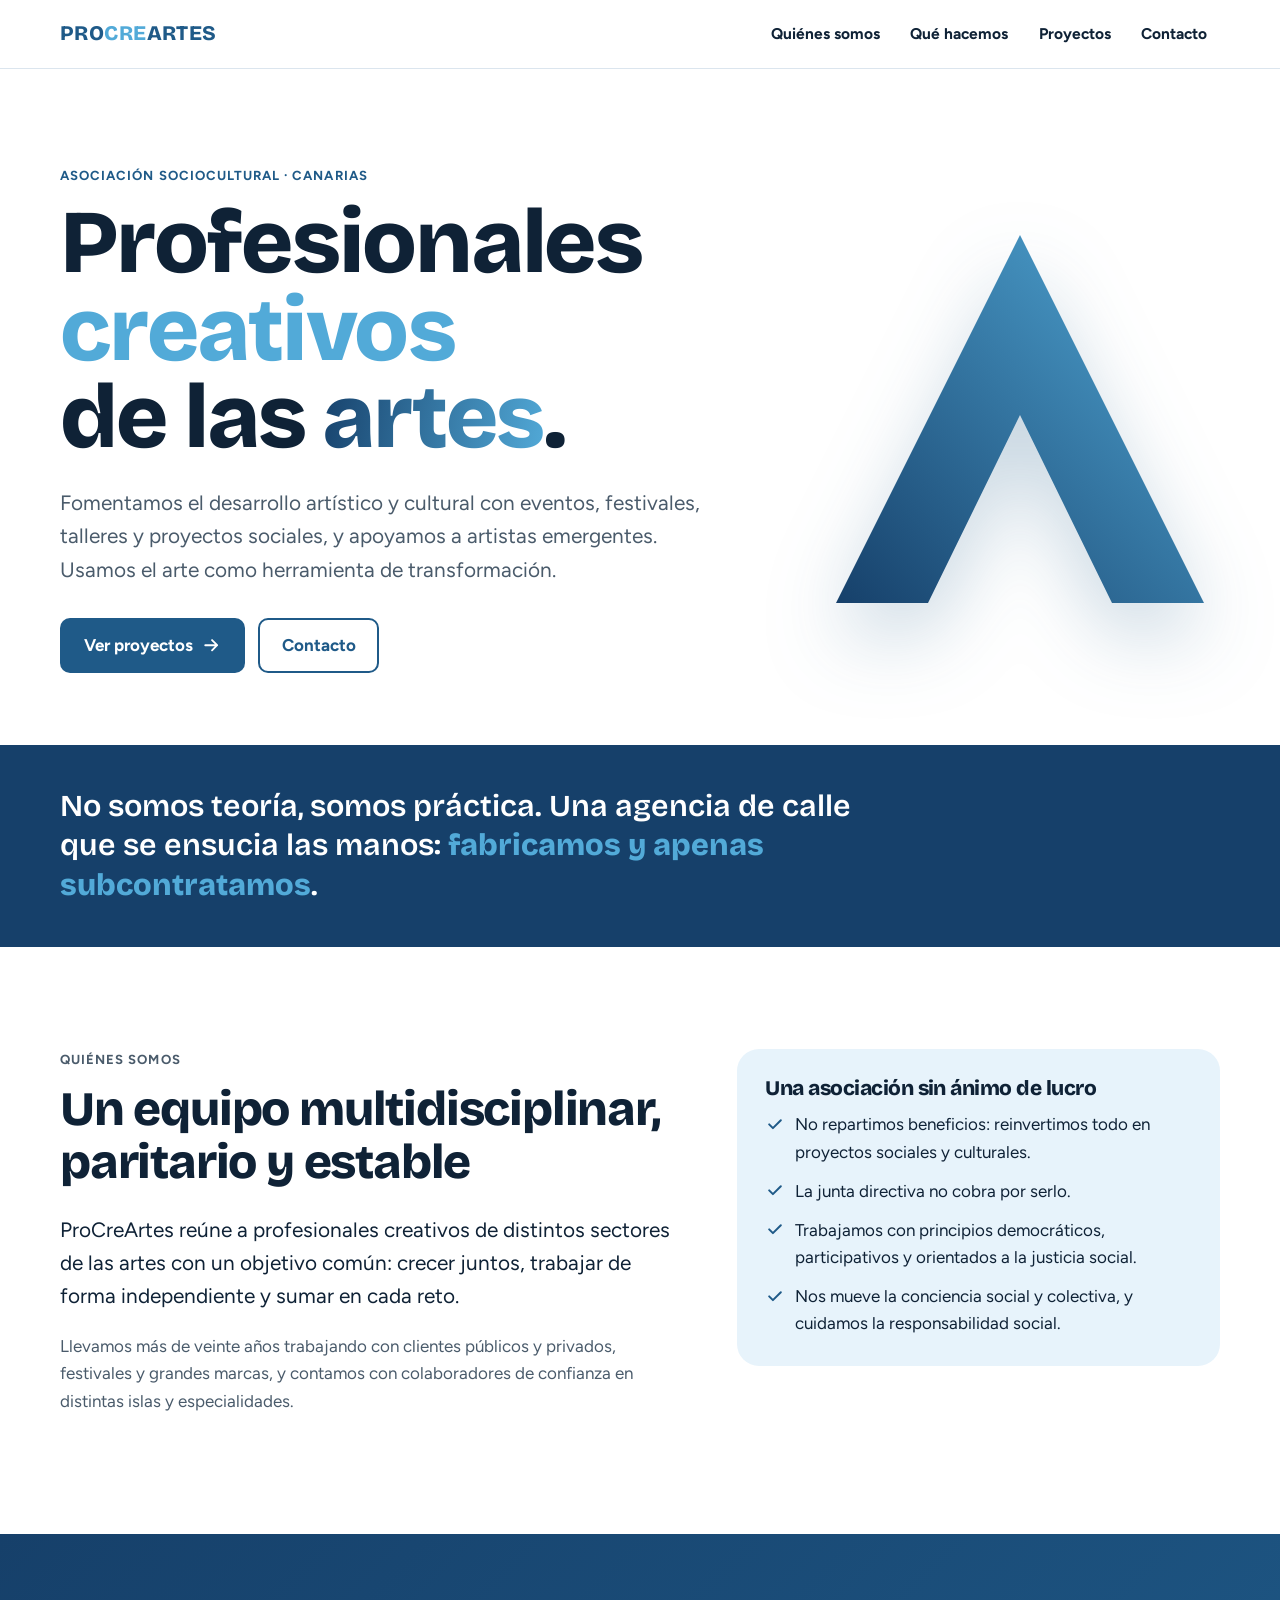
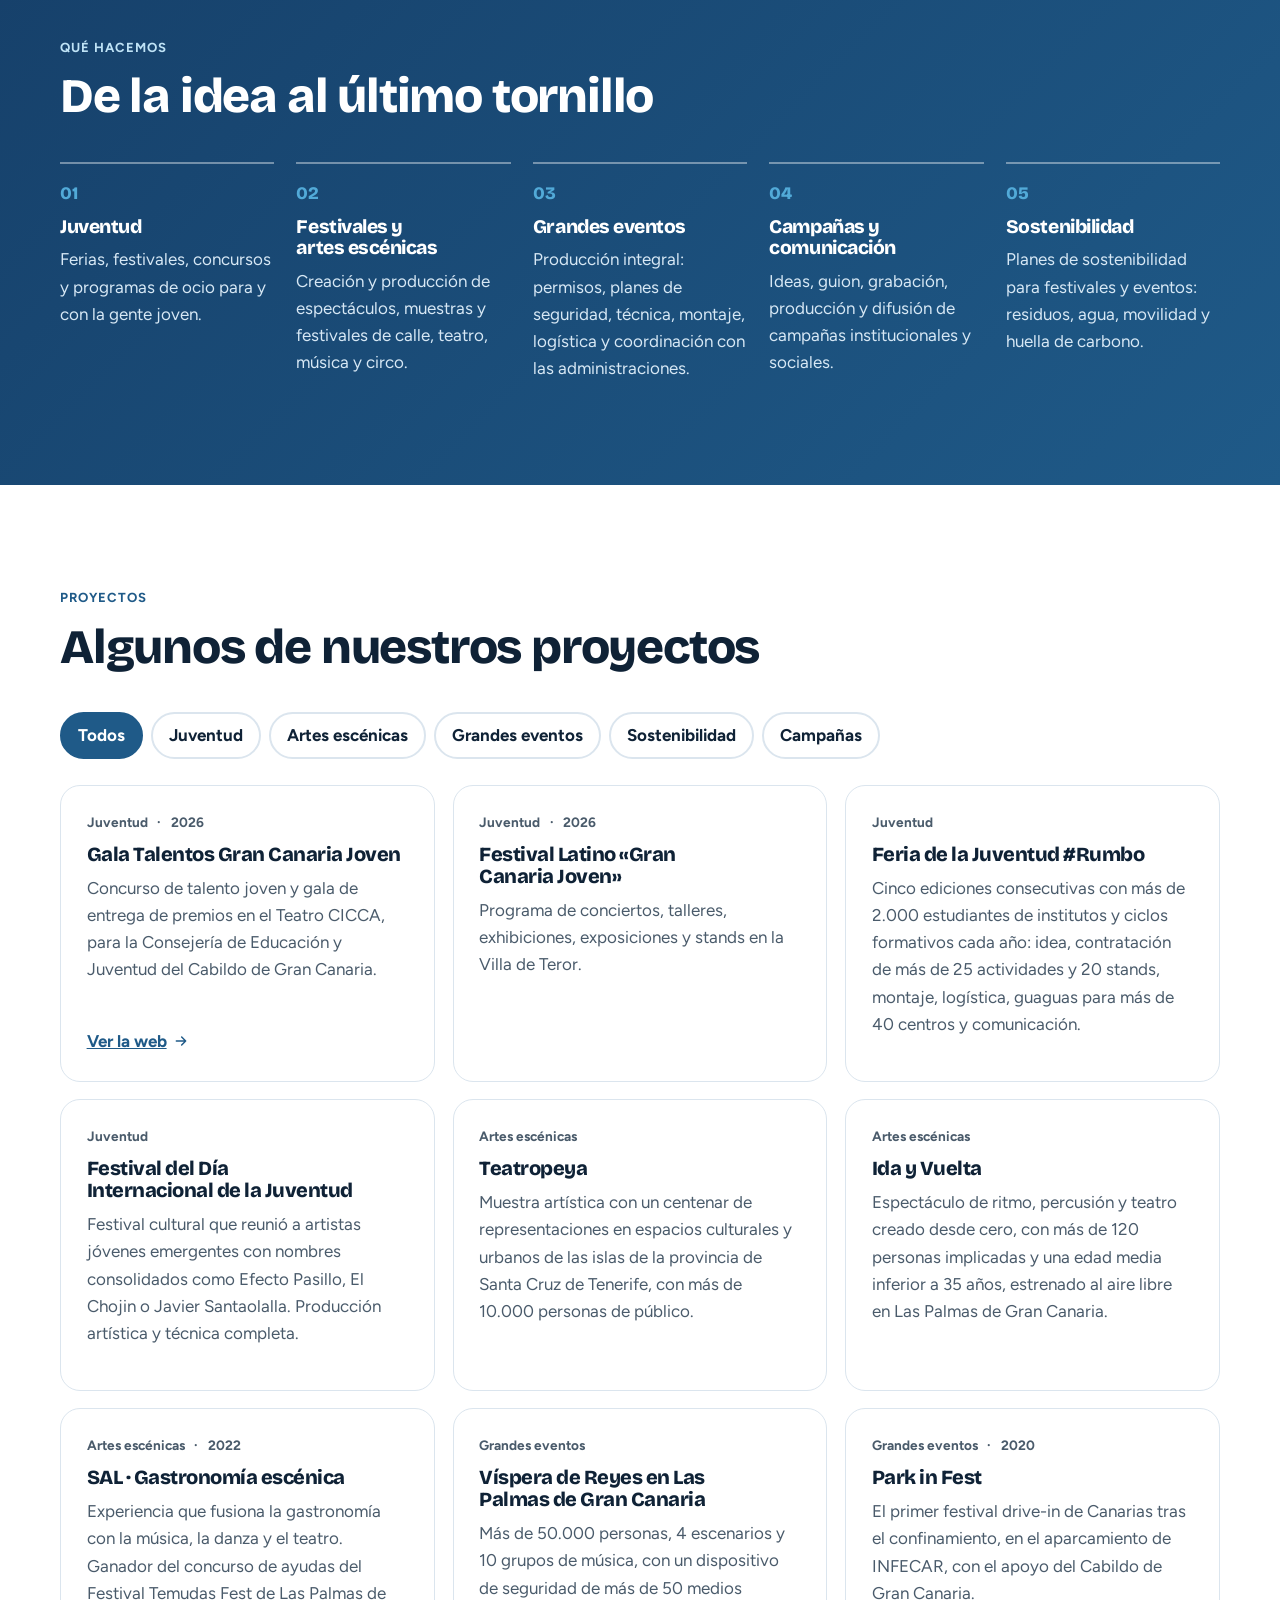
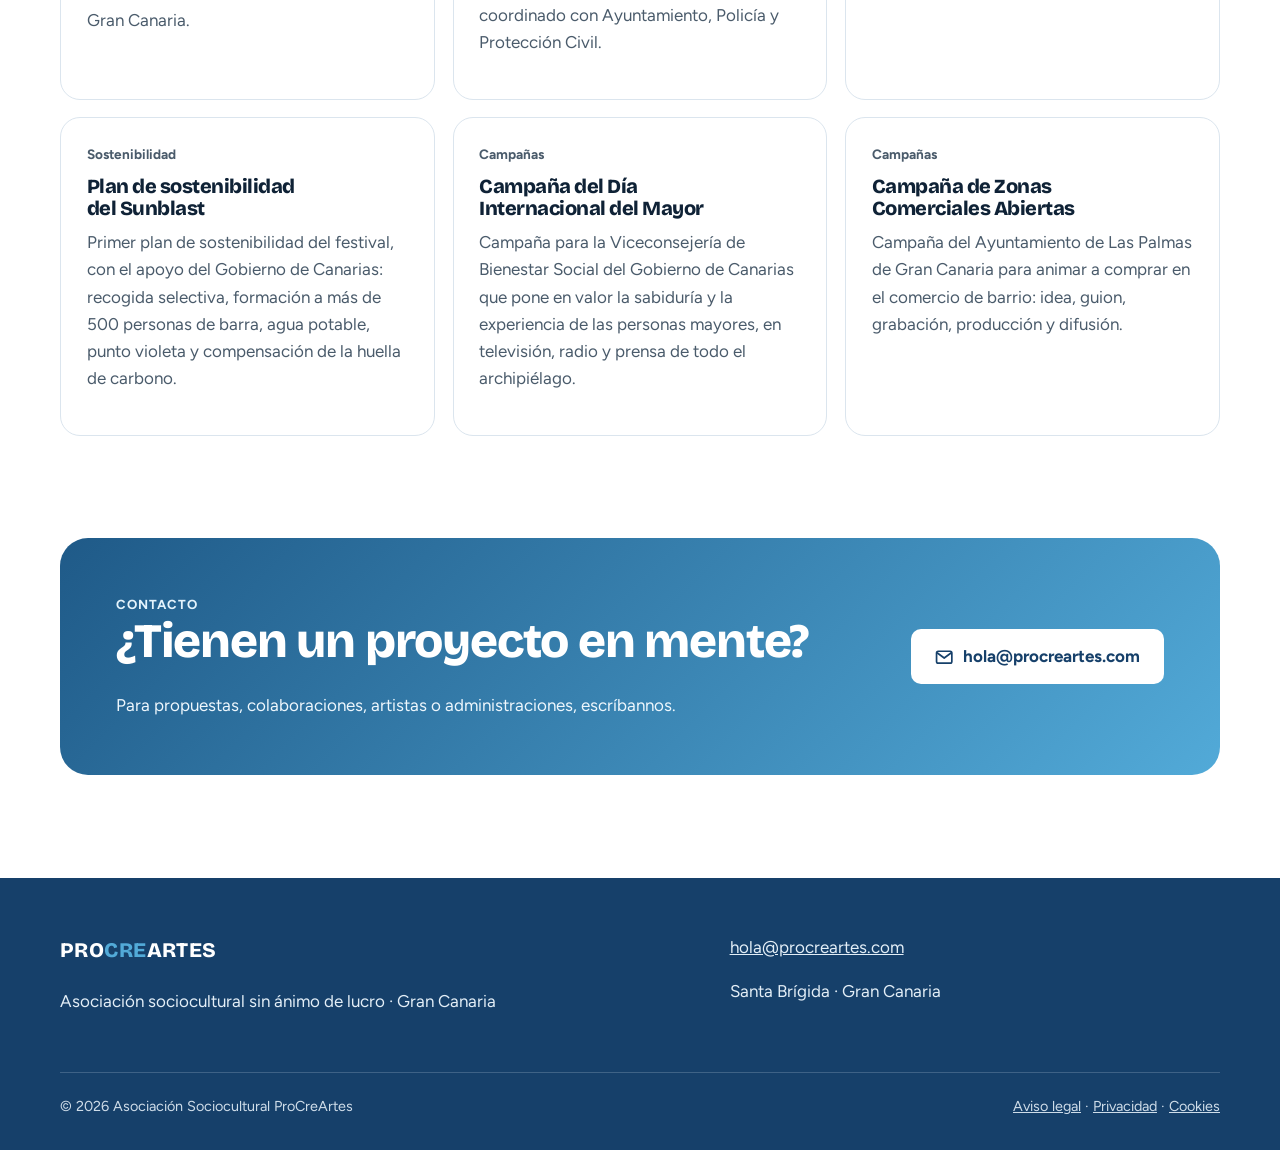
==== index.html @ 68ad7430 "Web nueva: procreartes.com Co-Authored-By: Claude Opus 5.5 <noreply@anthropic.com> Claude-Session: h" ====
<!doctype html>
<html lang="es" class="sin-js">
<head>
<meta charset="utf-8">
<meta name="viewport" content="width=device-width, initial-scale=1">
<title>Asociación ProCreArtes · Profesionales creativos de las artes</title>
<meta name="description" content="Asociación sociocultural sin ánimo de lucro de Canarias: festivales, artes escénicas, juventud, grandes eventos, campañas y sostenibilidad.">
<link rel="canonical" href="https://procreartes.com/">
<meta name="theme-color" content="#1f5a88">
<meta property="og:type" content="website">
<meta property="og:site_name" content="Asociación ProCreArtes">
<meta property="og:locale" content="es_ES">
<meta property="og:title" content="Asociación ProCreArtes · Profesionales creativos de las artes">
<meta property="og:description" content="Asociación sociocultural sin ánimo de lucro de Canarias: festivales, artes escénicas, juventud, grandes eventos, campañas y sostenibilidad.">
<meta property="og:url" content="https://procreartes.com/">
<meta property="og:image" content="https://procreartes.com/img/og.png">
<meta name="twitter:card" content="summary_large_image">
<link rel="icon" href="/favicon.svg" type="image/svg+xml">
<link rel="icon" href="/favicon.png" type="image/png">
<link rel="apple-touch-icon" href="/apple-touch-icon.png">
<link rel="manifest" href="/site.webmanifest">
<link rel="preload" href="/fonts/bricolage-grotesque-latin-800-normal.woff2" as="font" type="font/woff2" crossorigin>
<link rel="preload" href="/fonts/figtree-latin-400-normal.woff2" as="font" type="font/woff2" crossorigin>
<link rel="stylesheet" href="/css/estilos.css">
</head>
<body>
<a class="saltar" href="#contenido">Saltar al contenido</a>
<header class="nav">
  <div class="contenedor nav-fila">
    <a class="marca" href="/" aria-label="Asociación ProCreArtes, ir al inicio"><span class="logo"><b>PRO</b><i>CRE</i><b>ARTES</b></span></a>
    <button class="boton-menu" type="button" aria-controls="menu" aria-expanded="false"><span class="visualmente-oculto">Abrir menú</span><svg viewBox="0 0 24 24" fill="none" stroke="currentColor" stroke-width="2.2" stroke-linecap="round" aria-hidden="true"><path d="M4 7h16M4 12h16M4 17h16"/></svg></button>
    <ul class="menu" id="menu"><li><a href="/#somos">Quiénes somos</a></li><li><a href="/#hacemos">Qué hacemos</a></li><li><a href="/#proyectos">Proyectos</a></li><li><a href="/#contacto">Contacto</a></li></ul>
  </div>
</header>
<main id="contenido">
<section class="portada">
  <div class="contenedor portada-grid">
    <div>
      <p class="antetitulo">Asociación sociocultural · Canarias</p>
      <h1>Profesionales <span class="c1">creativos</span> de las <span class="c2">artes</span>.</h1>
      <p class="entradilla">Fomentamos el desarrollo artístico y cultural con eventos, festivales, talleres y proyectos sociales, y apoyamos a artistas emergentes. Usamos el arte como herramienta de transformación.</p>
      <div class="botones">
        <a class="boton boton-azul" href="#proyectos">Ver proyectos <svg viewBox="0 0 24 24" fill="none" stroke="currentColor" stroke-width="2.2" stroke-linecap="round" stroke-linejoin="round" aria-hidden="true"><path d="M5 12h14M13 6l6 6-6 6"/></svg></a>
        <a class="boton boton-linea" href="#contacto">Contacto</a>
      </div>
    </div>
    <div class="portada-arte"><svg class="a-grande" viewBox="0 0 200 200" aria-hidden="true" focusable="false">
<defs><linearGradient id="ga" x1="0" y1="1" x2="1" y2="0"><stop offset="0" stop-color="#16406a"/><stop offset="1" stop-color="#52aad8"/></linearGradient></defs>
<path d="M100 8 192 192h-46l-46-94-46 94H8z" fill="url(#ga)"/></svg></div>
  </div>
</section>

<section class="lema" aria-label="Cómo trabajamos">
  <div class="contenedor"><p>No somos teoría, somos práctica. Una agencia de calle que se ensucia las manos: <strong>fabricamos y apenas subcontratamos</strong>.</p></div>
</section>

<section class="seccion" id="somos" aria-labelledby="t-somos">
  <div class="contenedor somos">
    <div><p class="antetitulo">Quiénes somos</p><h2 id="t-somos">Un equipo multidisciplinar, paritario y estable</h2>
    <p class="entradilla">ProCreArtes reúne a profesionales creativos de distintos sectores de las artes con un objetivo común: crecer juntos, trabajar de forma independiente y sumar en cada reto.</p>
    <p>Llevamos más de veinte años trabajando con clientes públicos y privados, festivales y grandes marcas, y contamos con colaboradores de confianza en distintas islas y especialidades.</p></div>
    <div class="principios"><h3>Una asociación sin ánimo de lucro</h3><ul class="lista-check"><li><svg viewBox="0 0 24 24" fill="none" stroke="currentColor" stroke-width="2.4" stroke-linecap="round" stroke-linejoin="round" aria-hidden="true"><path d="m5 12.5 4.5 4.5L19 7.5"/></svg><span>No repartimos beneficios: reinvertimos todo en proyectos sociales y culturales.</span></li><li><svg viewBox="0 0 24 24" fill="none" stroke="currentColor" stroke-width="2.4" stroke-linecap="round" stroke-linejoin="round" aria-hidden="true"><path d="m5 12.5 4.5 4.5L19 7.5"/></svg><span>La junta directiva no cobra por serlo.</span></li><li><svg viewBox="0 0 24 24" fill="none" stroke="currentColor" stroke-width="2.4" stroke-linecap="round" stroke-linejoin="round" aria-hidden="true"><path d="m5 12.5 4.5 4.5L19 7.5"/></svg><span>Trabajamos con principios democráticos, participativos y orientados a la justicia social.</span></li><li><svg viewBox="0 0 24 24" fill="none" stroke="currentColor" stroke-width="2.4" stroke-linecap="round" stroke-linejoin="round" aria-hidden="true"><path d="m5 12.5 4.5 4.5L19 7.5"/></svg><span>Nos mueve la conciencia social y colectiva, y cuidamos la responsabilidad social.</span></li></ul></div>
  </div>
</section>

<section class="seccion seccion-azul" id="hacemos" aria-labelledby="t-hacemos">
  <div class="contenedor">
    <div class="cabecera-seccion"><p class="antetitulo">Qué hacemos</p><h2 id="t-hacemos">De la idea al último tornillo</h2></div>
    <ol class="hacemos"><li class="aparece"><h3>Juventud</h3><p>Ferias, festivales, concursos y programas de ocio para y con la gente joven.</p></li><li class="aparece"><h3>Festivales y artes escénicas</h3><p>Creación y producción de espectáculos, muestras y festivales de calle, teatro, música y circo.</p></li><li class="aparece"><h3>Grandes eventos</h3><p>Producción integral: permisos, planes de seguridad, técnica, montaje, logística y coordinación con las administraciones.</p></li><li class="aparece"><h3>Campañas y comunicación</h3><p>Ideas, guion, grabación, producción y difusión de campañas institucionales y sociales.</p></li><li class="aparece"><h3>Sostenibilidad</h3><p>Planes de sostenibilidad para festivales y eventos: residuos, agua, movilidad y huella de carbono.</p></li></ol>
  </div>
</section>

<section class="seccion" id="proyectos" aria-labelledby="t-proyectos">
  <div class="contenedor">
    <div class="cabecera-seccion"><p class="antetitulo">Proyectos</p><h2 id="t-proyectos">Algunos de nuestros proyectos</h2></div>
    <div class="filtros" role="group" aria-label="Filtrar proyectos"><button type="button" aria-pressed="true" data-cat="">Todos</button><button type="button" aria-pressed="false" data-cat="Juventud">Juventud</button><button type="button" aria-pressed="false" data-cat="Artes escénicas">Artes escénicas</button><button type="button" aria-pressed="false" data-cat="Grandes eventos">Grandes eventos</button><button type="button" aria-pressed="false" data-cat="Sostenibilidad">Sostenibilidad</button><button type="button" aria-pressed="false" data-cat="Campañas">Campañas</button></div>
    <ul class="proyectos" id="lista-proyectos"><li class="proyecto aparece" data-cat="Juventud">
      <p class="proyecto-meta"><span>Juventud</span><span>2026</span></p>
      <h3>Gala Talentos Gran Canaria Joven</h3><p>Concurso de talento joven y gala de entrega de premios en el Teatro CICCA, para la Consejería de Educación y Juventud del Cabildo de Gran Canaria.</p>
      <a href="https://talentos.procreartes.com">Ver la web <svg viewBox="0 0 24 24" fill="none" stroke="currentColor" stroke-width="2.2" stroke-linecap="round" stroke-linejoin="round" aria-hidden="true"><path d="M5 12h14M13 6l6 6-6 6"/></svg></a>
    </li><li class="proyecto aparece" data-cat="Juventud">
      <p class="proyecto-meta"><span>Juventud</span><span>2026</span></p>
      <h3>Festival Latino «Gran Canaria Joven»</h3><p>Programa de conciertos, talleres, exhibiciones, exposiciones y stands en la Villa de Teror.</p>
      
    </li><li class="proyecto aparece" data-cat="Juventud">
      <p class="proyecto-meta"><span>Juventud</span></p>
      <h3>Feria de la Juventud #Rumbo</h3><p>Cinco ediciones consecutivas con más de 2.000 estudiantes de institutos y ciclos formativos cada año: idea, contratación de más de 25 actividades y 20 stands, montaje, logística, guaguas para más de 40 centros y comunicación.</p>
      
    </li><li class="proyecto aparece" data-cat="Juventud">
      <p class="proyecto-meta"><span>Juventud</span></p>
      <h3>Festival del Día Internacional de la Juventud</h3><p>Festival cultural que reunió a artistas jóvenes emergentes con nombres consolidados como Efecto Pasillo, El Chojin o Javier Santaolalla. Producción artística y técnica completa.</p>
      
    </li><li class="proyecto aparece" data-cat="Artes escénicas">
      <p class="proyecto-meta"><span>Artes escénicas</span></p>
      <h3>Teatropeya</h3><p>Muestra artística con un centenar de representaciones en espacios culturales y urbanos de las islas de la provincia de Santa Cruz de Tenerife, con más de 10.000 personas de público.</p>
      
    </li><li class="proyecto aparece" data-cat="Artes escénicas">
      <p class="proyecto-meta"><span>Artes escénicas</span></p>
      <h3>Ida y Vuelta</h3><p>Espectáculo de ritmo, percusión y teatro creado desde cero, con más de 120 personas implicadas y una edad media inferior a 35 años, estrenado al aire libre en Las Palmas de Gran Canaria.</p>
      
    </li><li class="proyecto aparece" data-cat="Artes escénicas">
      <p class="proyecto-meta"><span>Artes escénicas</span><span>2022</span></p>
      <h3>SAL · Gastronomía escénica</h3><p>Experiencia que fusiona la gastronomía con la música, la danza y el teatro. Ganador del concurso de ayudas del Festival Temudas Fest de Las Palmas de Gran Canaria.</p>
      
    </li><li class="proyecto aparece" data-cat="Grandes eventos">
      <p class="proyecto-meta"><span>Grandes eventos</span></p>
      <h3>Víspera de Reyes en Las Palmas de Gran Canaria</h3><p>Más de 50.000 personas, 4 escenarios y 10 grupos de música, con un dispositivo de seguridad de más de 50 medios coordinado con Ayuntamiento, Policía y Protección Civil.</p>
      
    </li><li class="proyecto aparece" data-cat="Grandes eventos">
      <p class="proyecto-meta"><span>Grandes eventos</span><span>2020</span></p>
      <h3>Park in Fest</h3><p>El primer festival drive-in de Canarias tras el confinamiento, en el aparcamiento de INFECAR, con el apoyo del Cabildo de Gran Canaria.</p>
      
    </li><li class="proyecto aparece" data-cat="Sostenibilidad">
      <p class="proyecto-meta"><span>Sostenibilidad</span></p>
      <h3>Plan de sostenibilidad del Sunblast</h3><p>Primer plan de sostenibilidad del festival, con el apoyo del Gobierno de Canarias: recogida selectiva, formación a más de 500 personas de barra, agua potable, punto violeta y compensación de la huella de carbono.</p>
      
    </li><li class="proyecto aparece" data-cat="Campañas">
      <p class="proyecto-meta"><span>Campañas</span></p>
      <h3>Campaña del Día Internacional del Mayor</h3><p>Campaña para la Viceconsejería de Bienestar Social del Gobierno de Canarias que pone en valor la sabiduría y la experiencia de las personas mayores, en televisión, radio y prensa de todo el archipiélago.</p>
      
    </li><li class="proyecto aparece" data-cat="Campañas">
      <p class="proyecto-meta"><span>Campañas</span></p>
      <h3>Campaña de Zonas Comerciales Abiertas</h3><p>Campaña del Ayuntamiento de Las Palmas de Gran Canaria para animar a comprar en el comercio de barrio: idea, guion, grabación, producción y difusión.</p>
      
    </li></ul>
  </div>
</section>

<section class="seccion contacto" id="contacto" aria-labelledby="t-contacto">
  <div class="contenedor contacto-caja aparece">
    <div><p class="antetitulo">Contacto</p><h2 id="t-contacto">¿Tienen un proyecto en mente?</h2>
    <p>Para propuestas, colaboraciones, artistas o administraciones, escríbannos.</p></div>
    <a class="boton boton-blanco" href="mailto:hola@procreartes.com?subject=Contacto%20desde%20la%20web"><svg viewBox="0 0 24 24" fill="none" stroke="currentColor" stroke-width="2" stroke-linecap="round" stroke-linejoin="round" aria-hidden="true"><rect x="3" y="5" width="18" height="14" rx="2"/><path d="m4 7 8 6 8-6"/></svg> hola@procreartes.com</a>
  </div>
</section>
<script src="/js/proyectos.js" defer></script>
</main>
<footer class="pie">
  <div class="contenedor">
    <div class="pie-arriba">
      <div><p class="pie-logo"><b>PRO</b><i>CRE</i><b>ARTES</b></p>
      <p>Asociación sociocultural sin ánimo de lucro · Gran Canaria</p></div>
      <div><p><a href="mailto:hola@procreartes.com">hola@procreartes.com</a></p>
      <p>Santa Brígida · Gran Canaria</p></div>
    </div>
    <div class="pie-base">
      <span>© <span id="anio">2026</span> Asociación Sociocultural ProCreArtes</span>
      <span><a href="/aviso-legal">Aviso legal</a> · <a href="/privacidad">Privacidad</a> · <a href="/cookies">Cookies</a></span>
    </div>
  </div>
</footer>
<script src="/js/main.js" defer></script>
<script type="application/ld+json">{"@context": "https://schema.org", "@type": "NGO", "name": "Asociación Sociocultural ProCreArtes", "alternateName": "ProCreArtes", "url": "https://procreartes.com/", "email": "hola@procreartes.com", "taxID": "G76307602", "areaServed": "Canarias", "address": {"@type": "PostalAddress", "streetAddress": "Urbanización Villareal de Coello, 2", "postalCode": "35310", "addressLocality": "Santa Brígida", "addressCountry": "ES"}}</script>
</body>
</html>
---- css/estilos.css ----
/* ---- Base común (no tocar aquí los colores: van en tema.css) ---- */
*,*::before,*::after{box-sizing:border-box}
html{-webkit-text-size-adjust:100%;scroll-behavior:smooth}
@media (prefers-reduced-motion:reduce){html{scroll-behavior:auto}*,*::before,*::after{animation:none!important;transition:none!important}}
body{margin:0;background:var(--fondo);color:var(--tinta);font-family:var(--letra);font-size:1.0625rem;line-height:1.6;text-rendering:optimizeLegibility;-webkit-font-smoothing:antialiased}
img,svg{display:block;max-width:100%}
a{color:var(--enlace)}
a:hover{text-decoration-thickness:2px}
h1,h2,h3{font-family:var(--letra-titulo);line-height:1.1;margin:0 0 .5em;text-wrap:balance}
p{margin:0 0 1em}
:focus-visible{outline:3px solid var(--foco);outline-offset:3px;border-radius:4px}
.contenedor{width:min(100% - 2rem,1160px);margin-inline:auto}
.estrecho{width:min(100% - 2rem,760px)}
.visualmente-oculto{position:absolute!important;width:1px;height:1px;overflow:hidden;clip:rect(0 0 0 0);white-space:nowrap}
.saltar{position:absolute;left:1rem;top:-4rem;z-index:100;background:var(--tinta);color:var(--fondo);padding:.6rem 1rem;border-radius:6px}
.saltar:focus{top:1rem}
.seccion{padding:clamp(3.5rem,8vw,6.5rem) 0}
.antetitulo{font-size:.82rem;font-weight:700;letter-spacing:.08em;text-transform:uppercase;margin:0 0 .8rem}
.entradilla{font-size:clamp(1.1rem,2vw,1.3rem);max-width:62ch}
.boton{display:inline-flex;align-items:center;gap:.55rem;min-height:48px;padding:.75rem 1.35rem;border-radius:var(--radio-boton,999px);font-weight:700;text-decoration:none;border:2px solid transparent;cursor:pointer;transition:transform .15s,background-color .15s,color .15s}
.boton svg{width:1.2em;height:1.2em}
.boton:hover{transform:translateY(-1px)}
.botones{display:flex;flex-wrap:wrap;gap:.8rem}
/* Navegación */
.nav{position:sticky;top:0;z-index:50;background:var(--nav-fondo);backdrop-filter:saturate(1.4) blur(10px);border-bottom:1px solid var(--linea)}
.nav-fila{display:flex;align-items:center;justify-content:space-between;gap:1rem;min-height:68px}
.marca{display:flex;align-items:center;gap:.6rem;text-decoration:none;color:inherit;font-weight:800}
.menu{display:flex;gap:.3rem;list-style:none;margin:0;padding:0}
.menu a{display:block;padding:.55rem .8rem;border-radius:8px;color:var(--tinta);text-decoration:none;font-weight:600;font-size:.97rem}
.menu a:hover,.menu a[aria-current=page]{background:var(--menu-activo)}
.boton-menu{display:none;background:none;border:0;color:var(--tinta);width:48px;height:48px;padding:10px;cursor:pointer}
@media (max-width:820px){
  .boton-menu{display:block}
  .menu{position:absolute;inset:100% 0 auto 0;flex-direction:column;background:var(--fondo);border-bottom:1px solid var(--linea);padding:.6rem 1rem 1rem;display:none}
  .menu.abierto{display:flex}
  .sin-js .menu{display:flex;position:static;flex-direction:row;flex-wrap:wrap}
  .menu a{padding:.8rem}
}
/* Aparición */
.aparece{opacity:1}
html:not(.sin-js) .aparece{opacity:0;transform:translateY(14px);transition:opacity .6s ease,transform .6s ease}
html:not(.sin-js) .aparece.visible{opacity:1;transform:none}
@media (prefers-reduced-motion:reduce){html:not(.sin-js) .aparece{opacity:1;transform:none}}
/* Pie */
.pie{padding:3.5rem 0 2rem;background:var(--pie-fondo);color:var(--pie-tinta)}
.pie a{color:inherit}
.pie-base{display:flex;flex-wrap:wrap;justify-content:space-between;gap:.6rem 1.5rem;margin-top:2.5rem;padding-top:1.4rem;border-top:1px solid color-mix(in srgb,currentColor 22%,transparent);font-size:.9rem;opacity:.9}
/* Legales y error */
.legal h1{font-size:clamp(2rem,4vw,2.8rem)}
.legal h2{font-size:1.3rem;margin-top:2rem}
.tabla-legal{border-collapse:collapse;margin:1rem 0 1.5rem;width:100%}
.tabla-legal th,.tabla-legal td{text-align:left;padding:.55rem .8rem;border-bottom:1px solid var(--linea);vertical-align:top}
.tabla-legal th{width:8rem;font-weight:700}
.error{text-align:center;min-height:55vh;display:grid;place-items:center}
.error h1{font-size:clamp(2rem,5vw,3.2rem)}

/* ---- ProCreArtes: azules de la marca, energía de calle ---- */
@font-face{font-family:"Bricolage Grotesque";font-weight:600;font-display:swap;src:url(/fonts/bricolage-grotesque-latin-600-normal.woff2) format("woff2")}
@font-face{font-family:"Bricolage Grotesque";font-weight:800;font-display:swap;src:url(/fonts/bricolage-grotesque-latin-800-normal.woff2) format("woff2")}
@font-face{font-family:"Figtree";font-weight:400;font-display:swap;src:url(/fonts/figtree-latin-400-normal.woff2) format("woff2")}
@font-face{font-family:"Figtree";font-weight:700;font-display:swap;src:url(/fonts/figtree-latin-700-normal.woff2) format("woff2")}
:root{
  --marino:#16406a;--azul:#1f5a88;--celeste:#52aad8;--celeste-claro:#e7f3fb;--tinta-pc:#0f2236;--suave:#4a5b6b;
  --fondo:#fff;--tinta:var(--tinta-pc);--enlace:var(--azul);--foco:var(--celeste);--linea:#dbe5ee;
  --letra:"Figtree",system-ui,sans-serif;--letra-titulo:"Bricolage Grotesque",system-ui,sans-serif;
  --nav-fondo:rgba(255,255,255,.92);--menu-activo:var(--celeste-claro);--pie-fondo:var(--marino);--pie-tinta:#e3eef7;--radio-boton:10px
}
h1,h2,h3{font-weight:800;letter-spacing:-.025em}
.antetitulo{color:var(--azul)}
.logo,.pie-logo{font-family:var(--letra-titulo);font-weight:800;font-size:1.3rem;letter-spacing:.02em}
.logo b,.pie-logo b{color:var(--azul);font-weight:800}
.logo i,.pie-logo i{color:var(--celeste);font-style:normal}
.pie-logo b{color:#fff}
.boton-azul{background:var(--azul);color:#fff}
.boton-azul:hover{background:var(--marino)}
.boton-linea{border-color:var(--azul);color:var(--azul)}
.boton-linea:hover{background:var(--azul);color:#fff}
.boton-blanco{background:#fff;color:var(--marino);word-break:break-all}
.cabecera-seccion{max-width:760px;margin-bottom:2.4rem}
.cabecera-seccion h2,.somos h2,.contacto h2{font-size:clamp(1.9rem,4vw,3rem)}

/* Portada */
.portada{padding:clamp(3rem,8vw,6rem) 0 clamp(2.5rem,6vw,4.5rem);overflow:hidden}
.portada-grid{display:grid;grid-template-columns:1.5fr 1fr;gap:2rem;align-items:center}
.portada h1{font-size:clamp(2.7rem,7vw,5.6rem);line-height:.98;margin-bottom:1.5rem}
.portada .c1{color:var(--celeste)}
.portada .c2{background:linear-gradient(100deg,var(--marino),var(--celeste));-webkit-background-clip:text;background-clip:text;color:transparent}
.portada .entradilla{color:var(--suave);margin-bottom:2rem}
.a-grande{width:100%;max-width:400px;margin-left:auto;filter:drop-shadow(0 30px 40px rgba(31,90,136,.25))}
@media (max-width:820px){.portada-grid{grid-template-columns:1fr}.portada-arte{order:-1}.a-grande{max-width:160px;margin:0}}

/* Lema */
.lema{background:var(--marino);color:#fff;padding:clamp(1.8rem,4vw,2.6rem) 0}
.lema p{margin:0;font-family:var(--letra-titulo);font-weight:600;font-size:clamp(1.25rem,2.6vw,1.9rem);line-height:1.3;max-width:40ch}
.lema strong{color:var(--celeste)}

/* Quiénes somos */
.somos{display:grid;grid-template-columns:1.3fr 1fr;gap:3rem;align-items:start}
.somos p{color:var(--suave)}
.somos .entradilla{color:var(--tinta)}
.principios{background:var(--celeste-claro);border-radius:22px;padding:1.8rem}
.principios h3{font-size:1.3rem}
.lista-check{list-style:none;margin:0;padding:0;display:grid;gap:.75rem}
.lista-check li{display:flex;gap:.6rem;align-items:flex-start}
.lista-check svg{flex:none;width:1.25rem;height:1.25rem;color:var(--azul);margin-top:.15rem}
@media (max-width:820px){.somos{grid-template-columns:1fr;gap:1.5rem}}

/* Qué hacemos */
.seccion-azul{background:linear-gradient(135deg,var(--marino),var(--azul));color:#fff}
.seccion-azul .antetitulo{color:#bfe3f6}
.hacemos{list-style:none;margin:0;padding:0;counter-reset:h;display:grid;grid-template-columns:repeat(auto-fit,minmax(min(100%,200px),1fr));gap:1.4rem}
.hacemos li{counter-increment:h;border-top:2px solid rgba(255,255,255,.4);padding-top:1rem}
.hacemos li::before{content:counter(h,decimal-leading-zero);font-family:var(--letra-titulo);font-weight:800;color:var(--celeste);font-size:1.1rem;display:block;margin-bottom:.5rem}
.hacemos h3{font-size:1.2rem}
.hacemos p{color:#d7e8f5;margin:0}

/* Proyectos */
.filtros{display:flex;flex-wrap:wrap;gap:.5rem;margin-bottom:1.6rem}
.filtros button{font:inherit;font-weight:700;min-height:44px;padding:.5rem 1rem;border-radius:999px;border:2px solid var(--linea);background:#fff;color:var(--tinta);cursor:pointer}
.filtros button[aria-pressed=true]{background:var(--azul);border-color:var(--azul);color:#fff}
.sin-js .filtros{display:none}
.proyectos{list-style:none;margin:0;padding:0;display:grid;grid-template-columns:repeat(auto-fill,minmax(min(100%,320px),1fr));gap:1.1rem}
.proyecto{border:1px solid var(--linea);border-radius:20px;padding:1.6rem;display:flex;flex-direction:column;background:#fff;transition:border-color .15s,transform .15s}
.proyecto:hover{border-color:var(--celeste)}
.proyecto[hidden]{display:none}
.proyecto-meta{display:flex;gap:.6rem;font-size:.85rem;font-weight:700;color:var(--azul);margin-bottom:.6rem}
.proyecto-meta span+span::before{content:"·";margin-right:.6rem;color:var(--suave)}
.proyecto h3{font-size:1.25rem}
.proyecto p{color:var(--suave)}
.proyecto a{margin-top:auto;font-weight:700;display:inline-flex;gap:.4rem;align-items:center}
.proyecto a svg{width:1rem;height:1rem}

/* Contacto */
.contacto{padding-top:0}
.contacto-caja{background:linear-gradient(135deg,var(--azul),var(--celeste));color:#fff;border-radius:28px;padding:clamp(2rem,5vw,3.5rem);display:flex;flex-wrap:wrap;justify-content:space-between;align-items:center;gap:1.5rem}
.contacto-caja .antetitulo{color:#e3f3fc}
.contacto-caja p{color:#eef7fd;margin:0}

/* Pie */
.pie-arriba{display:grid;grid-template-columns:1.3fr 1fr;gap:2rem}
@media (max-width:700px){.pie-arriba{grid-template-columns:1fr}}
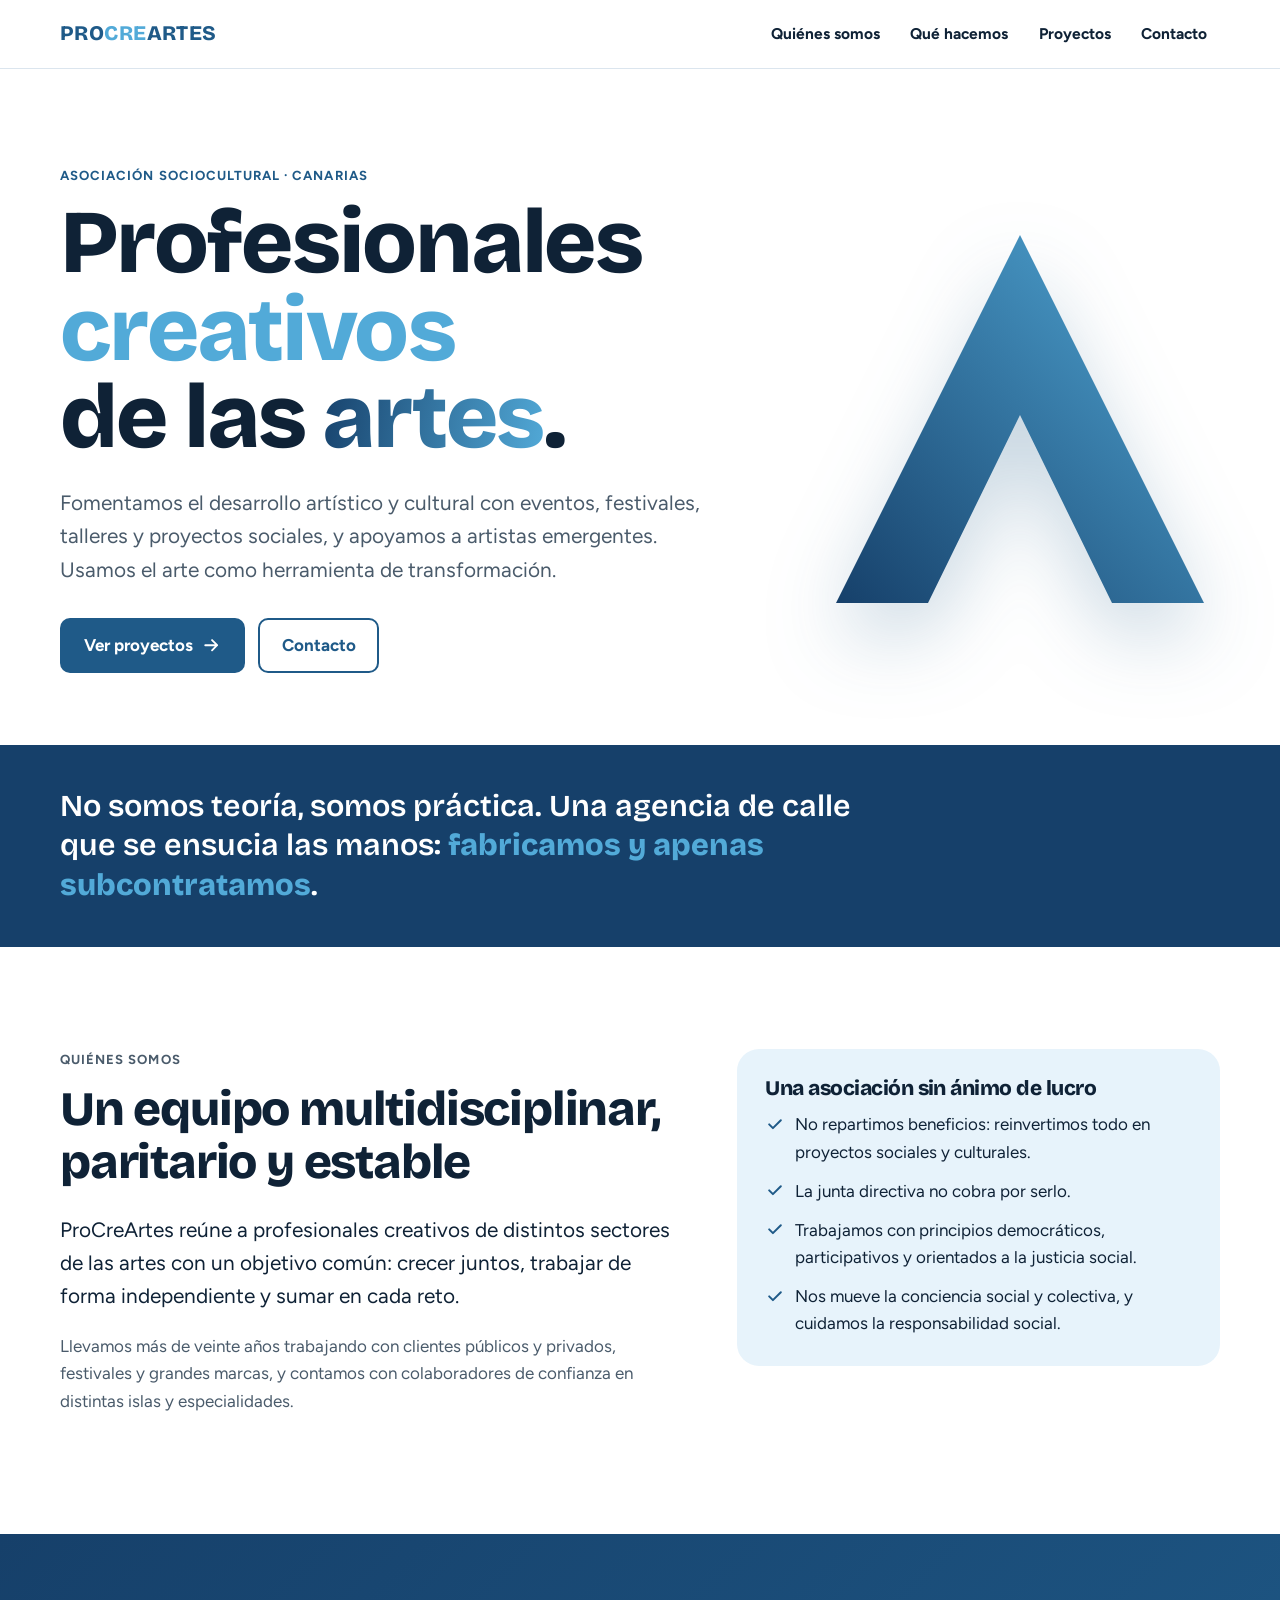
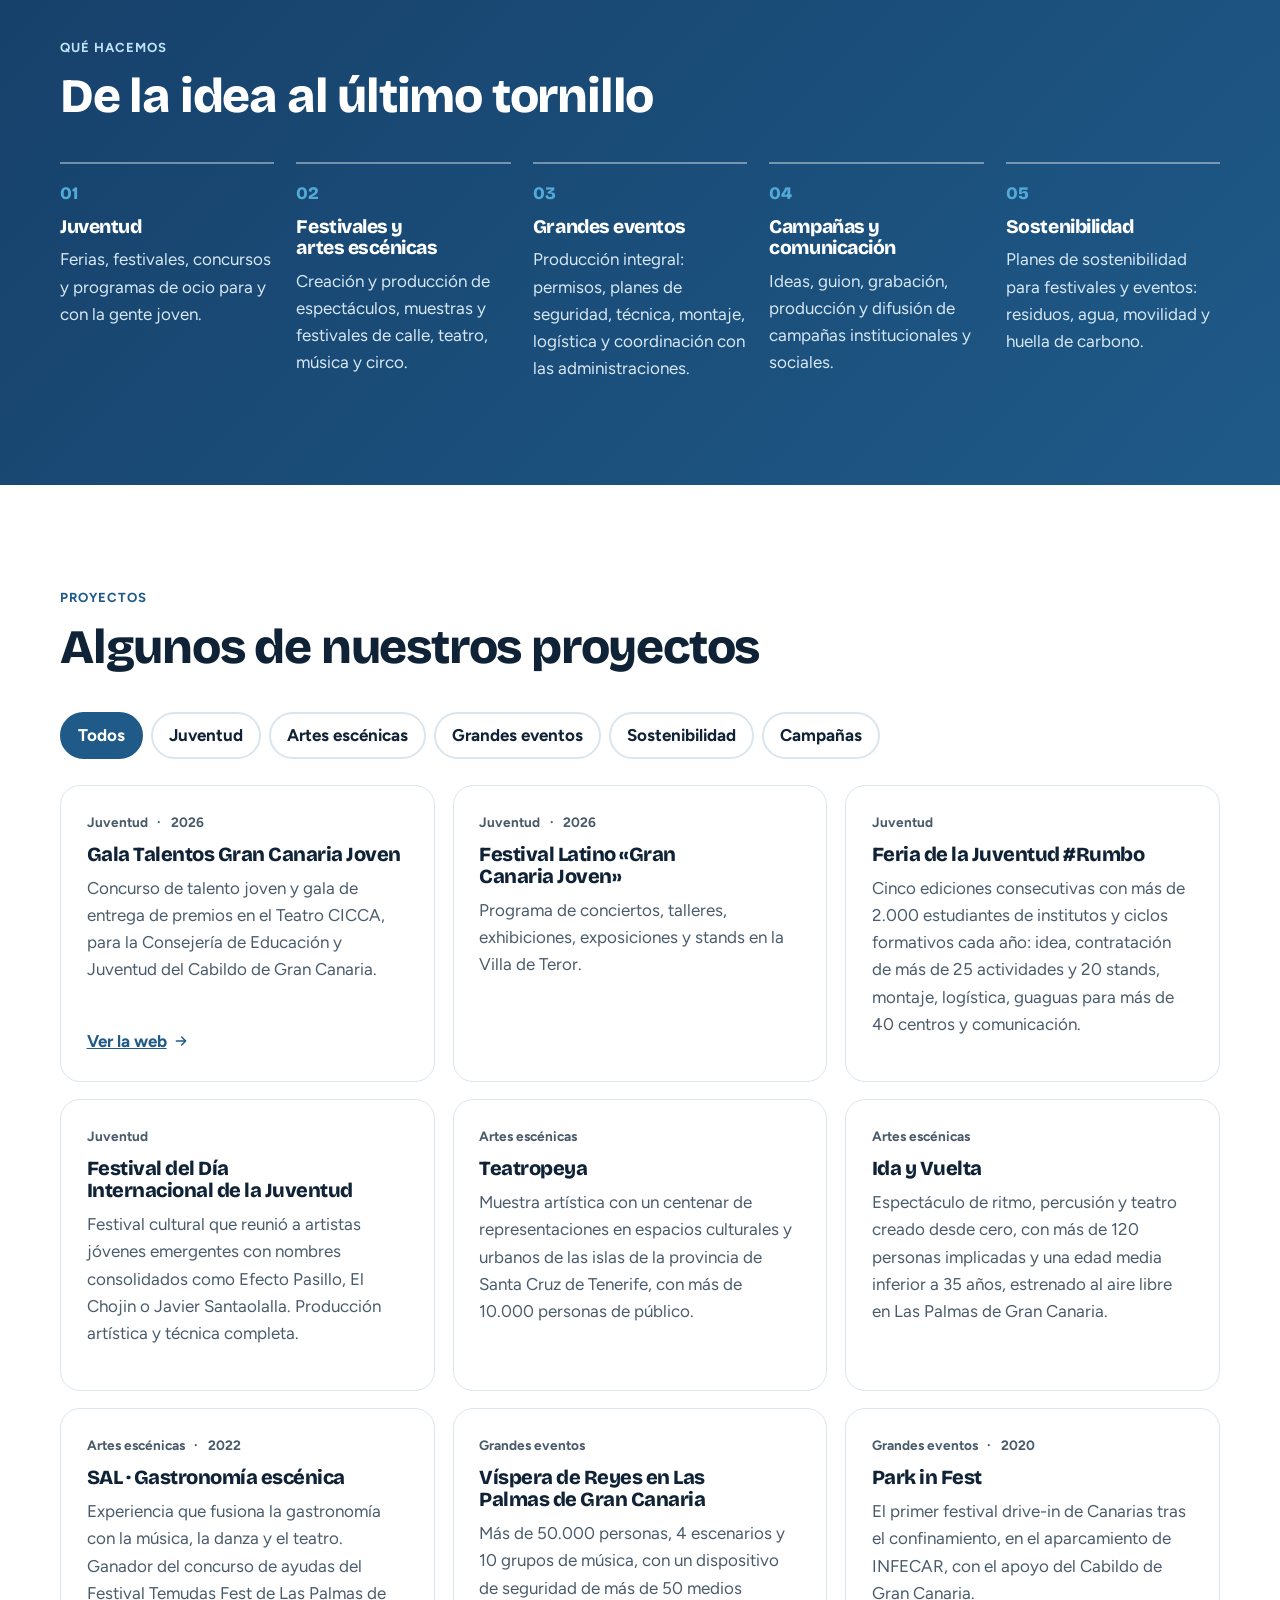
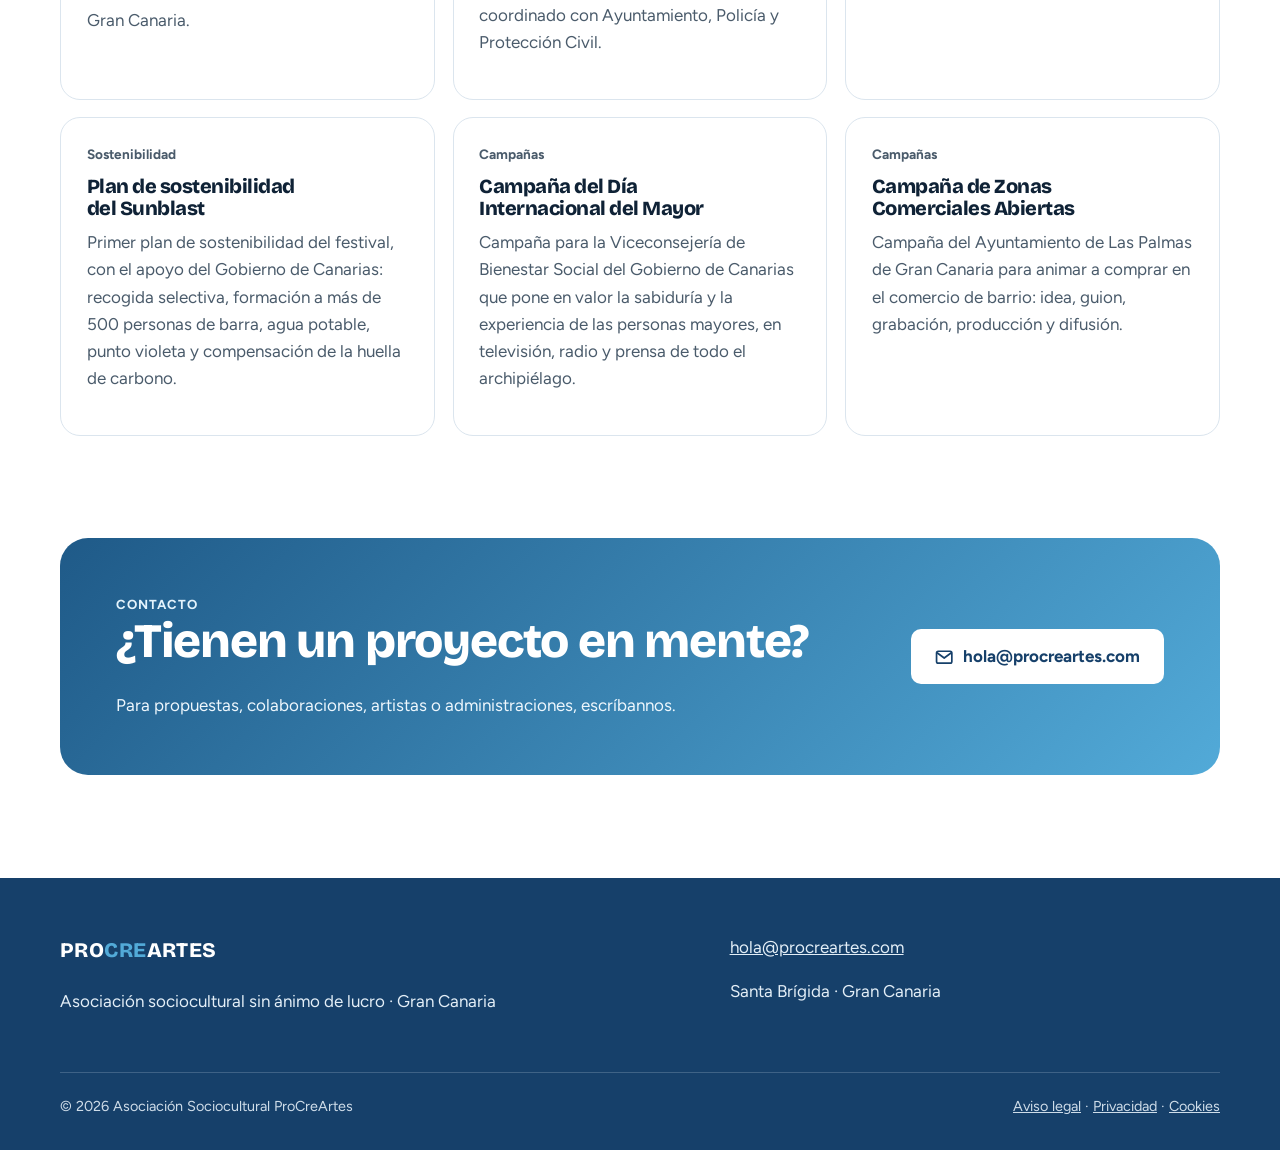
==== commit 8893167e: "Portadas más visuales, fotos editables desde el Gestor Co-Authored-By: Claude Opus 5.5 <noreply@anth" ====
--- a/index.html
+++ b/index.html
@@ -75,54 +75,54 @@
     <div class="cabecera-seccion"><p class="antetitulo">Proyectos</p><h2 id="t-proyectos">Algunos de nuestros proyectos</h2></div>
     <div class="filtros" role="group" aria-label="Filtrar proyectos"><button type="button" aria-pressed="true" data-cat="">Todos</button><button type="button" aria-pressed="false" data-cat="Juventud">Juventud</button><button type="button" aria-pressed="false" data-cat="Artes escénicas">Artes escénicas</button><button type="button" aria-pressed="false" data-cat="Grandes eventos">Grandes eventos</button><button type="button" aria-pressed="false" data-cat="Sostenibilidad">Sostenibilidad</button><button type="button" aria-pressed="false" data-cat="Campañas">Campañas</button></div>
     <ul class="proyectos" id="lista-proyectos"><li class="proyecto aparece" data-cat="Juventud">
-      <p class="proyecto-meta"><span>Juventud</span><span>2026</span></p>
+      <div class="proyecto-txt"><p class="proyecto-meta"><span>Juventud</span><span>2026</span></p>
       <h3>Gala Talentos Gran Canaria Joven</h3><p>Concurso de talento joven y gala de entrega de premios en el Teatro CICCA, para la Consejería de Educación y Juventud del Cabildo de Gran Canaria.</p>
       <a href="https://talentos.procreartes.com">Ver la web <svg viewBox="0 0 24 24" fill="none" stroke="currentColor" stroke-width="2.2" stroke-linecap="round" stroke-linejoin="round" aria-hidden="true"><path d="M5 12h14M13 6l6 6-6 6"/></svg></a>
-    </li><li class="proyecto aparece" data-cat="Juventud">
-      <p class="proyecto-meta"><span>Juventud</span><span>2026</span></p>
+    </div></li><li class="proyecto aparece" data-cat="Juventud">
+      <div class="proyecto-txt"><p class="proyecto-meta"><span>Juventud</span><span>2026</span></p>
       <h3>Festival Latino «Gran Canaria Joven»</h3><p>Programa de conciertos, talleres, exhibiciones, exposiciones y stands en la Villa de Teror.</p>
       
-    </li><li class="proyecto aparece" data-cat="Juventud">
-      <p class="proyecto-meta"><span>Juventud</span></p>
+    </div></li><li class="proyecto aparece" data-cat="Juventud">
+      <div class="proyecto-txt"><p class="proyecto-meta"><span>Juventud</span></p>
       <h3>Feria de la Juventud #Rumbo</h3><p>Cinco ediciones consecutivas con más de 2.000 estudiantes de institutos y ciclos formativos cada año: idea, contratación de más de 25 actividades y 20 stands, montaje, logística, guaguas para más de 40 centros y comunicación.</p>
       
-    </li><li class="proyecto aparece" data-cat="Juventud">
-      <p class="proyecto-meta"><span>Juventud</span></p>
+    </div></li><li class="proyecto aparece" data-cat="Juventud">
+      <div class="proyecto-txt"><p class="proyecto-meta"><span>Juventud</span></p>
       <h3>Festival del Día Internacional de la Juventud</h3><p>Festival cultural que reunió a artistas jóvenes emergentes con nombres consolidados como Efecto Pasillo, El Chojin o Javier Santaolalla. Producción artística y técnica completa.</p>
       
-    </li><li class="proyecto aparece" data-cat="Artes escénicas">
-      <p class="proyecto-meta"><span>Artes escénicas</span></p>
+    </div></li><li class="proyecto aparece" data-cat="Artes escénicas">
+      <div class="proyecto-txt"><p class="proyecto-meta"><span>Artes escénicas</span></p>
       <h3>Teatropeya</h3><p>Muestra artística con un centenar de representaciones en espacios culturales y urbanos de las islas de la provincia de Santa Cruz de Tenerife, con más de 10.000 personas de público.</p>
       
-    </li><li class="proyecto aparece" data-cat="Artes escénicas">
-      <p class="proyecto-meta"><span>Artes escénicas</span></p>
+    </div></li><li class="proyecto aparece" data-cat="Artes escénicas">
+      <div class="proyecto-txt"><p class="proyecto-meta"><span>Artes escénicas</span></p>
       <h3>Ida y Vuelta</h3><p>Espectáculo de ritmo, percusión y teatro creado desde cero, con más de 120 personas implicadas y una edad media inferior a 35 años, estrenado al aire libre en Las Palmas de Gran Canaria.</p>
       
-    </li><li class="proyecto aparece" data-cat="Artes escénicas">
-      <p class="proyecto-meta"><span>Artes escénicas</span><span>2022</span></p>
+    </div></li><li class="proyecto aparece" data-cat="Artes escénicas">
+      <div class="proyecto-txt"><p class="proyecto-meta"><span>Artes escénicas</span><span>2022</span></p>
       <h3>SAL · Gastronomía escénica</h3><p>Experiencia que fusiona la gastronomía con la música, la danza y el teatro. Ganador del concurso de ayudas del Festival Temudas Fest de Las Palmas de Gran Canaria.</p>
       
-    </li><li class="proyecto aparece" data-cat="Grandes eventos">
-      <p class="proyecto-meta"><span>Grandes eventos</span></p>
+    </div></li><li class="proyecto aparece" data-cat="Grandes eventos">
+      <div class="proyecto-txt"><p class="proyecto-meta"><span>Grandes eventos</span></p>
       <h3>Víspera de Reyes en Las Palmas de Gran Canaria</h3><p>Más de 50.000 personas, 4 escenarios y 10 grupos de música, con un dispositivo de seguridad de más de 50 medios coordinado con Ayuntamiento, Policía y Protección Civil.</p>
       
-    </li><li class="proyecto aparece" data-cat="Grandes eventos">
-      <p class="proyecto-meta"><span>Grandes eventos</span><span>2020</span></p>
+    </div></li><li class="proyecto aparece" data-cat="Grandes eventos">
+      <div class="proyecto-txt"><p class="proyecto-meta"><span>Grandes eventos</span><span>2020</span></p>
       <h3>Park in Fest</h3><p>El primer festival drive-in de Canarias tras el confinamiento, en el aparcamiento de INFECAR, con el apoyo del Cabildo de Gran Canaria.</p>
       
-    </li><li class="proyecto aparece" data-cat="Sostenibilidad">
-      <p class="proyecto-meta"><span>Sostenibilidad</span></p>
+    </div></li><li class="proyecto aparece" data-cat="Sostenibilidad">
+      <div class="proyecto-txt"><p class="proyecto-meta"><span>Sostenibilidad</span></p>
       <h3>Plan de sostenibilidad del Sunblast</h3><p>Primer plan de sostenibilidad del festival, con el apoyo del Gobierno de Canarias: recogida selectiva, formación a más de 500 personas de barra, agua potable, punto violeta y compensación de la huella de carbono.</p>
       
-    </li><li class="proyecto aparece" data-cat="Campañas">
-      <p class="proyecto-meta"><span>Campañas</span></p>
+    </div></li><li class="proyecto aparece" data-cat="Campañas">
+      <div class="proyecto-txt"><p class="proyecto-meta"><span>Campañas</span></p>
       <h3>Campaña del Día Internacional del Mayor</h3><p>Campaña para la Viceconsejería de Bienestar Social del Gobierno de Canarias que pone en valor la sabiduría y la experiencia de las personas mayores, en televisión, radio y prensa de todo el archipiélago.</p>
       
-    </li><li class="proyecto aparece" data-cat="Campañas">
-      <p class="proyecto-meta"><span>Campañas</span></p>
+    </div></li><li class="proyecto aparece" data-cat="Campañas">
+      <div class="proyecto-txt"><p class="proyecto-meta"><span>Campañas</span></p>
       <h3>Campaña de Zonas Comerciales Abiertas</h3><p>Campaña del Ayuntamiento de Las Palmas de Gran Canaria para animar a comprar en el comercio de barrio: idea, guion, grabación, producción y difusión.</p>
       
-    </li></ul>
+    </div></li></ul>
   </div>
 </section>
 
--- a/css/estilos.css
+++ b/css/estilos.css
@@ -139,3 +139,18 @@
 /* Pie */
 .pie-arriba{display:grid;grid-template-columns:1.3fr 1fr;gap:2rem}
 @media (max-width:700px){.pie-arriba{grid-template-columns:1fr}}
+
+/* ---- Portada con foto ---- */
+.portada-arte{position:relative}
+.portada-arte.con-foto{aspect-ratio:4/5;max-width:480px;margin-left:auto}
+.portada-arte .portada-foto{width:100%;height:100%;object-fit:cover;border-radius:28px 28px 28px 120px;box-shadow:0 40px 80px -40px rgba(22,64,106,.6)}
+.portada-arte.con-foto .a-grande{position:absolute;left:-46px;bottom:-30px;width:150px;filter:drop-shadow(0 16px 24px rgba(0,0,0,.25))}
+.mini{position:absolute;width:150px;aspect-ratio:1;border-radius:20px;overflow:hidden;border:5px solid #fff;box-shadow:0 20px 40px -20px rgba(0,0,0,.4)}
+.mini img{width:100%;height:100%;object-fit:cover}
+.mini-0{right:-26px;top:-24px;transform:rotate(4deg)}
+.mini-1{right:30px;bottom:-40px;transform:rotate(-3deg);width:120px}
+@media (max-width:820px){.portada-arte.con-foto{max-width:none;aspect-ratio:16/10;margin:0 0 1rem}.portada-arte.con-foto .portada-foto{border-radius:22px}.portada-arte.con-foto .a-grande{width:90px;left:12px;bottom:-24px}.mini{display:none}}
+/* ---- Proyectos con foto ---- */
+.proyecto{padding:0;overflow:hidden}
+.proyecto-txt{padding:1.6rem;display:flex;flex-direction:column;flex:1}
+.proyecto-foto{width:100%;aspect-ratio:16/10;object-fit:cover}
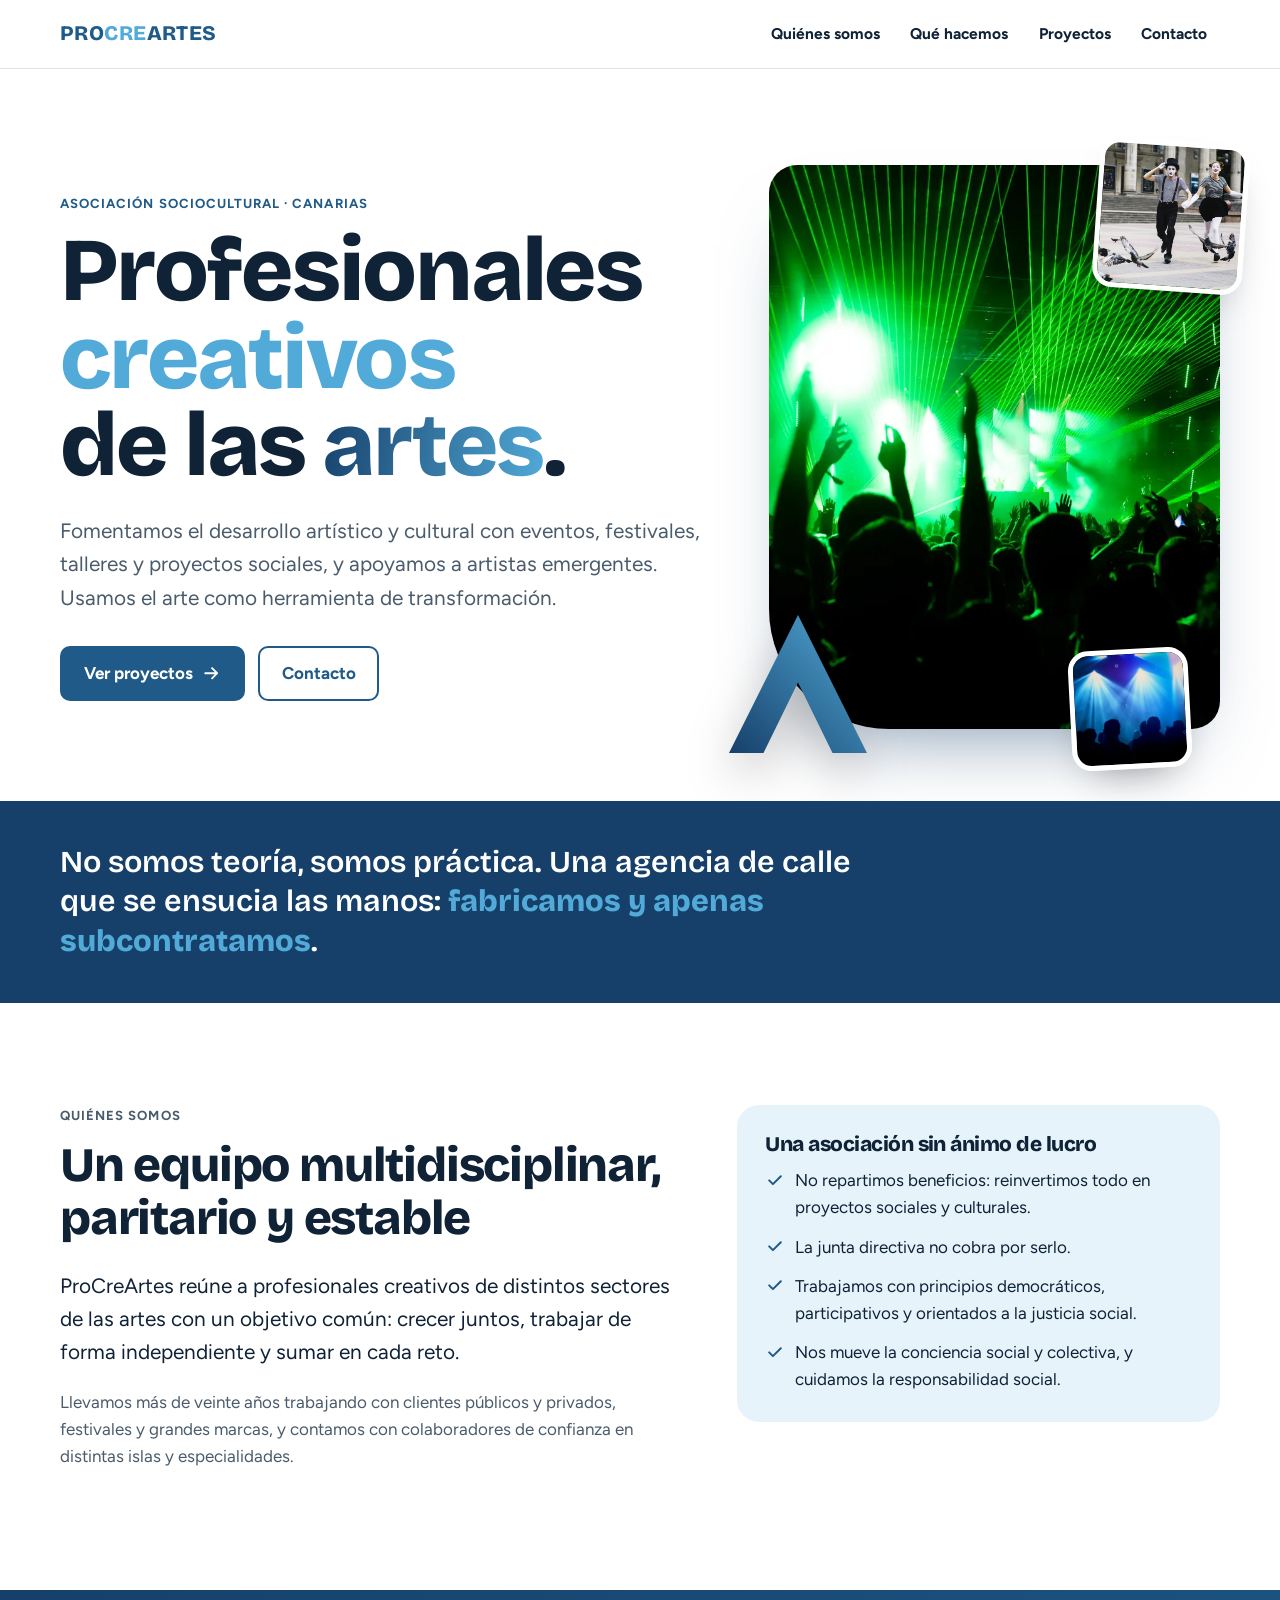
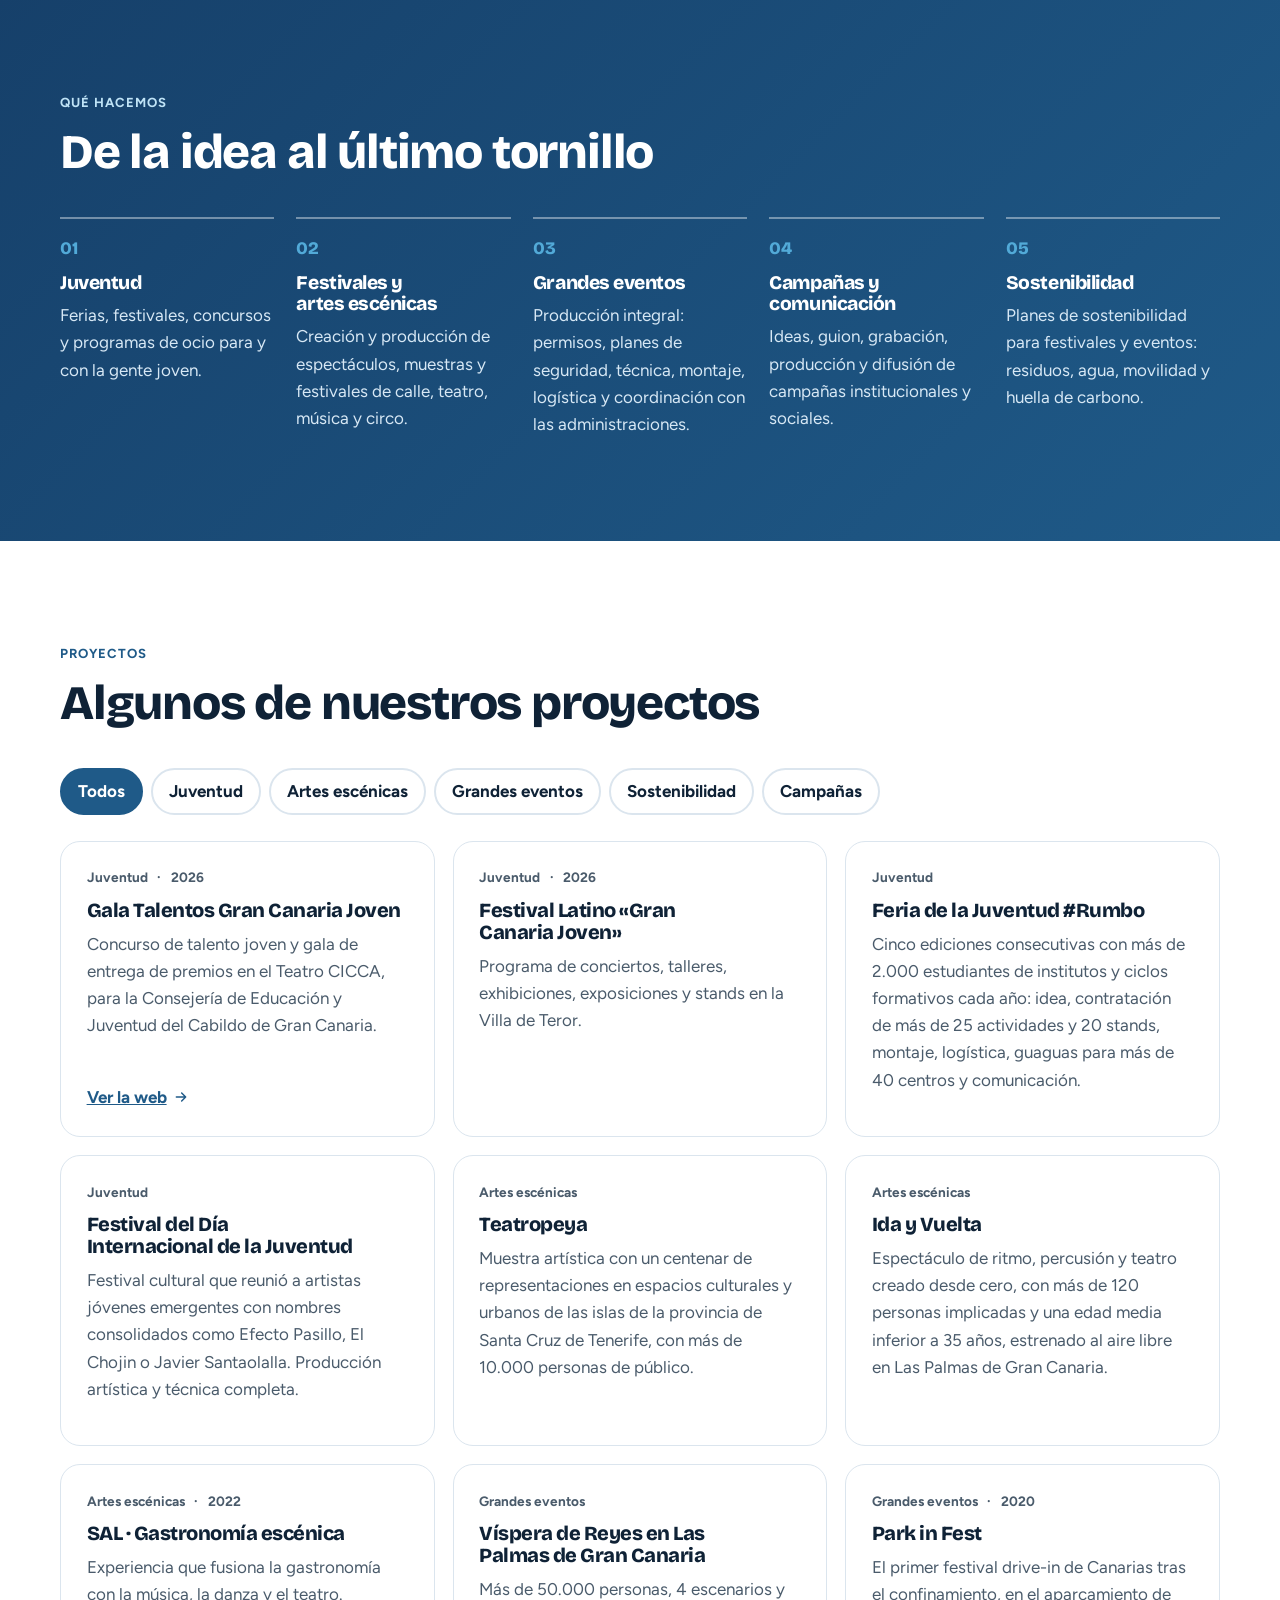
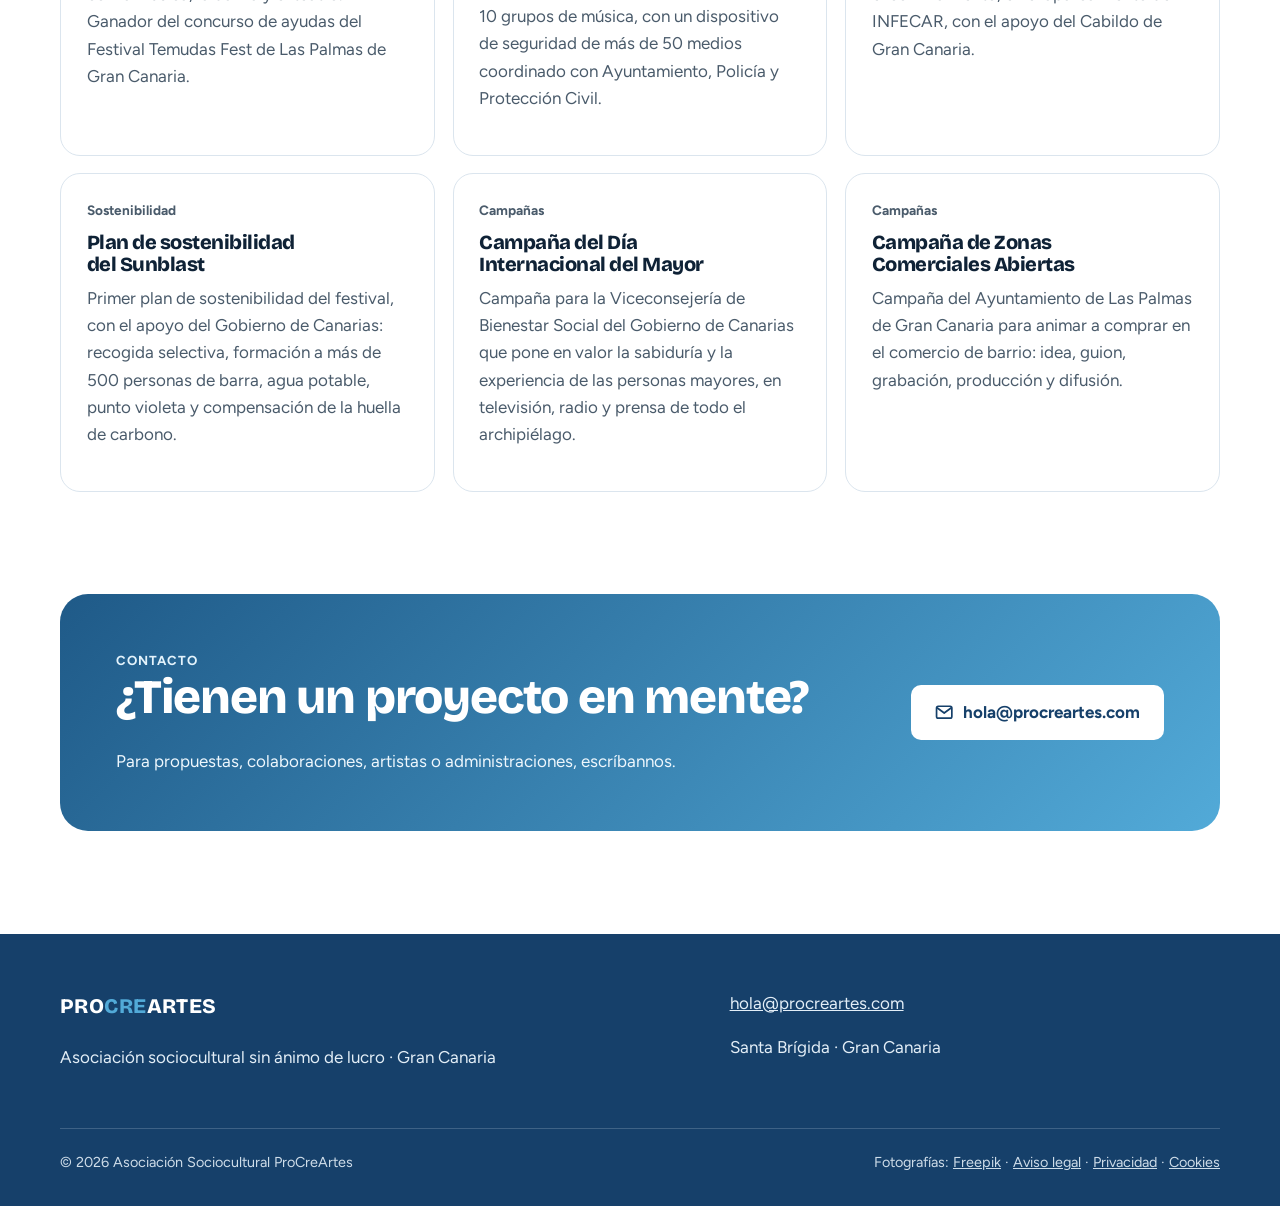
==== commit e270bede: "Fotos de portada (Freepik, con crédito en el pie) Co-Authored-By: Claude Opus 5.5 <noreply@anthropic" ====
--- a/index.html
+++ b/index.html
@@ -44,9 +44,9 @@
         <a class="boton boton-linea" href="#contacto">Contacto</a>
       </div>
     </div>
-    <div class="portada-arte"><svg class="a-grande" viewBox="0 0 200 200" aria-hidden="true" focusable="false">
+    <div class="portada-arte con-foto"><img class="portada-foto" src="/img/fotos/publico-800.webp" srcset="/img/fotos/publico-800.webp 800w, /img/fotos/publico-1600.webp 1600w" sizes="100vw" alt="Público con los brazos en alto frente a un escenario iluminado" loading="eager" decoding="async" fetchpriority="high"><svg class="a-grande" viewBox="0 0 200 200" aria-hidden="true" focusable="false">
 <defs><linearGradient id="ga" x1="0" y1="1" x2="1" y2="0"><stop offset="0" stop-color="#16406a"/><stop offset="1" stop-color="#52aad8"/></linearGradient></defs>
-<path d="M100 8 192 192h-46l-46-94-46 94H8z" fill="url(#ga)"/></svg></div>
+<path d="M100 8 192 192h-46l-46-94-46 94H8z" fill="url(#ga)"/></svg><span class="mini mini-0"><img class="" src="/img/fotos/mimos-800.webp" srcset="/img/fotos/mimos-800.webp 800w, /img/fotos/mimos-1600.webp 1600w" sizes="200px" alt="Pareja de mimos actuando en la calle" loading="lazy" decoding="async"></span><span class="mini mini-1"><img class="" src="/img/fotos/banda-800.webp" srcset="/img/fotos/banda-800.webp 800w, /img/fotos/banda-1600.webp 1600w" sizes="200px" alt="Siluetas de una banda en el escenario" loading="lazy" decoding="async"></span></div>
   </div>
 </section>
 
@@ -145,7 +145,7 @@
     </div>
     <div class="pie-base">
       <span>© <span id="anio">2026</span> Asociación Sociocultural ProCreArtes</span>
-      <span><a href="/aviso-legal">Aviso legal</a> · <a href="/privacidad">Privacidad</a> · <a href="/cookies">Cookies</a></span>
+      <span>Fotografías: <a href="https://www.freepik.es" rel="noopener">Freepik</a> · <a href="/aviso-legal">Aviso legal</a> · <a href="/privacidad">Privacidad</a> · <a href="/cookies">Cookies</a></span>
     </div>
   </div>
 </footer>
